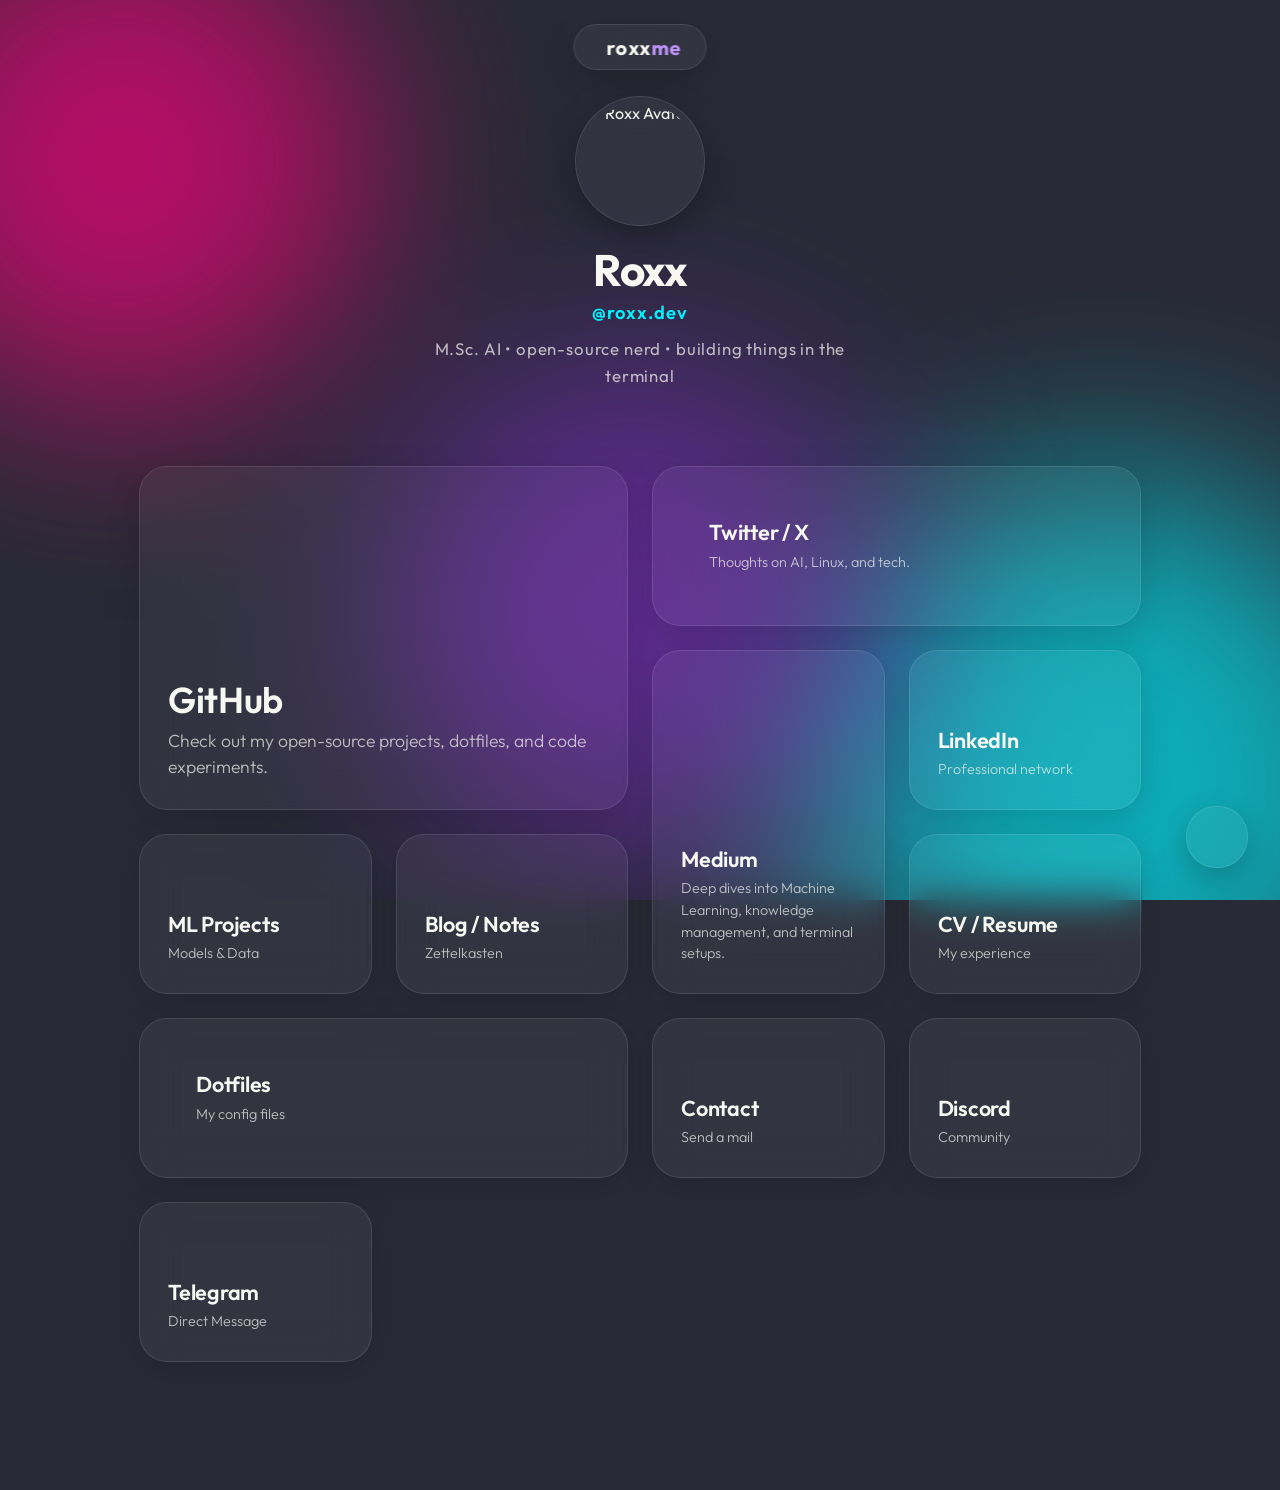
==== index.html @ ba1fca8e "base ready" ====
<!DOCTYPE html>
<html lang="en">
<head>
  <meta charset="UTF-8">
  <meta name="viewport" content="width=device-width, initial-scale=1.0">
  <title>Roxx | Linktree</title>
  <meta name="description" content="Personal links and portfolio for Roxx">
  <link rel="stylesheet" href="animations.css">
  <link id="theme-stylesheet" rel="stylesheet" href="themes/dracula.css">
  <link rel="stylesheet" href="style.css">
  <!-- Tabler Icons -->
  <link rel="stylesheet" href="https://cdn.jsdelivr.net/npm/@tabler/icons-webfont@2.44.0/tabler-icons.min.css">
  <!-- Google Fonts: Outfit -->
  <link href="https://fonts.googleapis.com/css2?family=Outfit:wght@300;400;600;700&display=swap" rel="stylesheet">
</head>
<body>
  <!-- Animated Background Blobs for Glassmorphism Context -->
  <div class="blob-cont">
    <div class="blob blob-1"></div>
    <div class="blob blob-2"></div>
    <div class="blob blob-3"></div>
  </div>

  <!-- Dynamic Island Branding -->
  <div class="dynamic-island">
    <i class="ti ti-terminal-2"></i>
    <span>roxx<span class="accent-text">me</span></span>
  </div>

  <!-- Floating Settings Pill -->
  <div class="floating-settings" id="settings-pill">
    <button id="settings-toggle" class="settings-toggle-btn" aria-label="Toggle Settings">
      <i class="ti ti-settings"></i>
    </button>
    <div class="settings-content">
      <div class="setting-group">
        <label for="theme-select"><i class="ti ti-palette"></i> Theme:</label>
        <select id="theme-select" class="glass-select"></select>
      </div>
      <div class="setting-group">
        <label for="anim-select"><i class="ti ti-wand"></i> Animation:</label>
        <select id="anim-select" class="glass-select"></select>
      </div>
    </div>
  </div>

  <main class="container">

    <header class="profile-header">
      <div class="avatar-glass">
        <!-- Minimal Avatar -->
        <img src="https://api.dicebear.com/7.x/notionists/svg?seed=Roxx&backgroundColor=transparent" alt="Roxx Avatar">
      </div>
      <div class="profile-info">
        <h1>Roxx</h1>
        <p>@roxx.dev</p>
        <p class="bio">M.Sc. AI • open-source nerd • building things in the terminal</p>
      </div>
    </header>

    <div class="bento-grid" id="bento-grid">
      <!-- Cards will be injected dynamically by script.js -->
    </div>
  </main>

  <script src="script.js"></script>
</body>
</html>
---- animations.css ----
/* animations.css - 20+ Hover Animations */
.glass-card {
  transition: all 0.3s cubic-bezier(0.25, 0.8, 0.25, 1), filter 0.3s ease;
}

/* 1. Scale Up */
.anim-scale-up .glass-card:hover { transform: translateY(-5px) scale(1.05); }

/* 2. Scale Down */
.anim-scale-down .glass-card:hover { transform: translateY(-5px) scale(0.95); }

/* 3. Float */
.anim-float .glass-card:hover { transform: translateY(-15px); box-shadow: 0 25px 40px rgba(0,0,0,0.3); }

/* 4. Sink */
.anim-sink .glass-card:hover { transform: translateY(10px); box-shadow: 0 2px 5px rgba(0,0,0,0.1); }

/* 5. Tilt Left */
.anim-tilt-left .glass-card:hover { transform: translateY(-5px) rotate(-3deg); }

/* 6. Tilt Right */
.anim-tilt-right .glass-card:hover { transform: translateY(-5px) rotate(3deg); }

/* 7. Wiggle */
@keyframes wiggle { 
  0% { transform: rotate(0); } 
  25% { transform: rotate(-5deg); } 
  50% { transform: rotate(5deg); } 
  75% { transform: rotate(-5deg); } 
  100% { transform: rotate(0); } 
}
.anim-wiggle .glass-card:hover { animation: wiggle 0.4s ease-in-out; }

/* 8. Pulse */
@keyframes pulse { 
  0% { transform: scale(1); } 
  50% { transform: scale(1.05); } 
  100% { transform: scale(1); } 
}
.anim-pulse .glass-card:hover { animation: pulse 0.6s infinite; }

/* 9. Glow */
.anim-glow .glass-card:hover { 
  box-shadow: 0 0 30px var(--blob-1); 
  border-color: var(--blob-1); 
  transform: translateY(-5px); 
}

/* 10. Shadow Pop */
.anim-shadow-pop .glass-card:hover { 
  box-shadow: 10px 10px 0px var(--blob-2); 
  transform: translate(-5px, -5px); 
  border-color: var(--blob-2);
}

/* 11. Border Glow */
.anim-border-glow .glass-card:hover { 
  border: 2px solid var(--blob-3); 
  box-shadow: inset 0 0 20px rgba(255,255,255,0.2); 
  transform: translateY(-5px); 
}

/* 12. Flip X */
.anim-flip-x .glass-card:hover { transform: rotateX(15deg) scale(1.05); }

/* 13. Flip Y */
.anim-flip-y .glass-card:hover { transform: rotateY(15deg) scale(1.05); }

/* 14. Jelly */
@keyframes jelly { 
  0%, 100% { transform: scale(1, 1); } 
  25% { transform: scale(1.05, 0.95); } 
  50% { transform: scale(0.95, 1.05); } 
  75% { transform: scale(1.02, 0.98); } 
}
.anim-jelly .glass-card:hover { animation: jelly 0.6s ease-in-out; }

/* 15. Shake */
@keyframes shake { 
  0%, 100% { transform: translateX(0); } 
  25% { transform: translateX(-5px); } 
  50% { transform: translateX(5px); } 
  75% { transform: translateX(-5px); } 
}
.anim-shake .glass-card:hover { animation: shake 0.3s ease-in-out; }

/* 16. Bounce */
@keyframes bounce { 
  0%, 100% { transform: translateY(-5px); } 
  50% { transform: translateY(-15px); } 
}
.anim-bounce .glass-card:hover { animation: bounce 0.6s infinite; }

/* 17. Spin Slight */
.anim-spin-slight .glass-card:hover { transform: rotate(10deg) scale(1.02); }

/* 18. Blur Out */
.anim-blur-out .glass-card:hover { 
  filter: blur(4px); 
  transform: scale(0.98); 
  background: var(--glass-hover); 
}

/* 19. Push 3D */
.anim-push-3d .glass-card:hover { 
  transform: perspective(500px) translateZ(40px) translateY(-5px); 
  box-shadow: 0 25px 40px rgba(0,0,0,0.5); 
}

/* 20. Slide Up */
.anim-slide-up .glass-card:hover { transform: translateY(-20px); opacity: 0.9; }

/* 21. Neon Glitch */
@keyframes glitch {
  0% { transform: translate(0) }
  20% { transform: translate(-2px, 2px) }
  40% { transform: translate(-2px, -2px) }
  60% { transform: translate(2px, 2px) }
  80% { transform: translate(2px, -2px) }
  100% { transform: translate(0) }
}
.anim-neon-glitch .glass-card:hover {
  animation: glitch 0.2s infinite;
  box-shadow: 0 0 10px var(--blob-1), -5px 0 20px var(--blob-2), 5px 0 20px var(--blob-3);
}
---- themes/dracula.css ----
:root {
  --bg-color: #282a36;
  --text-primary: #f8f8f2;
  --text-secondary: #f8f8f2b3;
  --glass-bg: rgba(255, 255, 255, 0.05);
  --glass-border: rgba(255, 255, 255, 0.1);
  --glass-hover: rgba(255, 255, 255, 0.12);
  --blob-1: #ff79c6;
  --blob-2: #bd93f9;
  --blob-3: #50fa7b;
}
---- style.css ----
/* Variables are now loaded from themes/*.css */

* {
  box-sizing: border-box;
  margin: 0;
  padding: 0;
}

body {
  font-family: 'Outfit', sans-serif;
  background-color: var(--bg-color);
  color: var(--text-primary);
  min-height: 100vh;
  overflow-x: hidden;
  position: relative;
}

/* Animated Blobs Background */
.blob-cont {
  position: fixed;
  top: 0;
  left: 0;
  width: 100vw;
  height: 100vh;
  z-index: -1;
  overflow: hidden;
  background: transparent;
}

.blob {
  position: absolute;
  filter: blur(100px);
  border-radius: 50%;
  animation: move 20s infinite alternate cubic-bezier(0.4, 0, 0.2, 1);
  opacity: 0.65;
}

.blob-1 {
  top: -10%;
  left: -10%;
  width: 500px;
  height: 500px;
  background: #ff007f;
  animation-delay: 0s;
}

.blob-2 {
  bottom: -20%;
  right: -10%;
  width: 600px;
  height: 600px;
  background: #00f2fe;
  animation-delay: -5s;
}

.blob-3 {
  top: 40%;
  left: 30%;
  width: 500px;
  height: 500px;
  background: #7b2cbf;
  animation-delay: -10s;
}

@keyframes move {
  0% {
    transform: translate(0, 0) scale(1);
  }

  33% {
    transform: translate(15vw, -10vh) scale(1.1);
  }

  66% {
    transform: translate(-10vw, 20vh) scale(0.9);
  }

  100% {
    transform: translate(5vw, 5vh) scale(1.2);
  }
}

.container {
  max-width: 1050px;
  margin: 0 auto;
  padding: 6rem 1.5rem 8rem;
}

/* Dynamic Island */
.dynamic-island {
  position: fixed;
  top: 1.5rem;
  left: 50%;
  transform: translateX(-50%);
  display: flex;
  align-items: center;
  gap: 0.5rem;
  font-size: 1.25rem;
  font-weight: 700;
  letter-spacing: 0.05em;
  color: var(--text-primary);
  background: var(--glass-bg);
  backdrop-filter: blur(20px);
  -webkit-backdrop-filter: blur(20px);
  border: 1px solid var(--glass-border);
  padding: 0.6rem 1.5rem;
  border-radius: 30px;
  box-shadow: 0 10px 30px rgba(0, 0, 0, 0.2);
  z-index: 100;
}

.dynamic-island i {
  font-size: 1.5rem;
  color: var(--blob-1);
}

.dynamic-island .accent-text {
  color: var(--blob-2);
}

/* Floating Settings Pill */
.floating-settings {
  position: fixed;
  bottom: 2rem;
  right: 2rem;
  display: flex;
  align-items: center;
  background: var(--glass-bg);
  backdrop-filter: blur(20px);
  -webkit-backdrop-filter: blur(20px);
  border: 1px solid var(--glass-border);
  padding: 0.5rem;
  border-radius: 30px;
  box-shadow: 0 10px 30px rgba(0, 0, 0, 0.2);
  z-index: 100;
  transition: all 0.4s cubic-bezier(0.25, 0.8, 0.25, 1);
}

.settings-toggle-btn {
  background: transparent;
  border: none;
  color: var(--text-primary);
  font-size: 1.5rem;
  cursor: pointer;
  display: flex;
  align-items: center;
  justify-content: center;
  width: 44px;
  height: 44px;
  border-radius: 50%;
  transition: transform 0.4s cubic-bezier(0.25, 0.8, 0.25, 1), background 0.2s ease;
}

.settings-toggle-btn:hover {
  background: rgba(255, 255, 255, 0.1);
}

.settings-content {
  display: flex;
  flex-direction: column;
  gap: 1rem;
  overflow: hidden;
  max-width: 0;
  opacity: 0;
  white-space: nowrap;
  transition: all 0.4s cubic-bezier(0.25, 0.8, 0.25, 1);
}

.floating-settings.expanded .settings-content {
  max-width: 1000px;
  opacity: 1;
  padding: 0 1.25rem 0 0.75rem;
}

.floating-settings.expanded .settings-toggle-btn {
  transform: rotate(90deg);
}

@media (min-width: 600px) {
  .settings-content {
    flex-direction: row;
    gap: 1.5rem;
  }
}

.setting-group {
  display: flex;
  align-items: center;
  gap: 0.5rem;
}

.setting-group label {
  font-size: 0.9rem;
  font-weight: 600;
  display: flex;
  align-items: center;
  gap: 0.4rem;
}

.glass-select {
  appearance: none;
  -webkit-appearance: none;
  -moz-appearance: none;
  background: rgba(0, 0, 0, 0.2) url("data:image/svg+xml;utf8,<svg xmlns='http://www.w3.org/2000/svg' width='16' height='16' viewBox='0 0 24 24' fill='none' stroke='%23ffffff' stroke-width='2.5' stroke-linecap='round' stroke-linejoin='round'><polyline points='6 9 12 15 18 9'></polyline></svg>") no-repeat right 0.75rem center;
  background-size: 1rem;
  color: var(--text-primary);
  border: 1px solid var(--glass-border);
  padding: 0.4rem 2.25rem 0.4rem 0.75rem;
  border-radius: 8px;
  font-family: 'Outfit', sans-serif;
  font-size: 0.9rem;
  outline: none;
  cursor: pointer;
  backdrop-filter: blur(5px);
  -webkit-backdrop-filter: blur(5px);
  transition: all 0.2s ease;
}

.glass-select:hover {
  background-color: rgba(255, 255, 255, 0.08);
  border-color: rgba(255, 255, 255, 0.25);
}

.glass-select:focus {
  border-color: rgba(255, 255, 255, 0.4);
}

.glass-select option {
  background: #111;
  color: #fff;
}

/* Header */
.profile-header {
  display: flex;
  flex-direction: column;
  align-items: center;
  text-align: center;
  margin-bottom: 4rem;
  gap: 1rem;
}

.avatar-glass {
  width: 130px;
  height: 130px;
  border-radius: 50%;
  padding: 6px;
  background: var(--glass-bg);
  backdrop-filter: blur(25px);
  -webkit-backdrop-filter: blur(25px);
  border: 1px solid var(--glass-border);
  display: flex;
  align-items: center;
  justify-content: center;
  box-shadow: 0 8px 32px 0 rgba(0, 0, 0, 0.3);
  transition: transform 0.3s ease;
}

.avatar-glass:hover {
  transform: scale(1.05) rotate(5deg);
}

.avatar-glass img {
  width: 100%;
  height: 100%;
  border-radius: 50%;
  object-fit: cover;
}

.profile-info h1 {
  font-size: 2.75rem;
  font-weight: 700;
  letter-spacing: -0.03em;
  margin-bottom: 0.25rem;
}

.profile-info p {
  color: #00f2fe;
  font-weight: 600;
  font-size: 1.15rem;
  margin-bottom: 0.75rem;
  letter-spacing: 0.05em;
}

.profile-info .bio {
  color: var(--text-secondary);
  font-weight: 400;
  font-size: 1.05rem;
  max-width: 450px;
  line-height: 1.6;
}

/* Bento Grid */
.bento-grid {
  display: grid;
  grid-template-columns: repeat(4, 1fr);
  grid-auto-rows: 160px;
  gap: 1.5rem;
  grid-auto-flow: dense;
}

/* Glassmorphism Card */
.glass-card {
  text-decoration: none;
  color: var(--text-primary);
  background: var(--glass-bg);
  backdrop-filter: blur(20px);
  -webkit-backdrop-filter: blur(20px);
  border: 1px solid var(--glass-border);
  border-radius: 28px;
  padding: 1.75rem;
  display: flex;
  flex-direction: column;
  justify-content: space-between;
  transition: all 0.4s cubic-bezier(0.25, 0.8, 0.25, 1);
  position: relative;
  overflow: hidden;
  box-shadow: 0 8px 32px rgba(0, 0, 0, 0.15);
}

.glass-card::before {
  content: '';
  position: absolute;
  top: 0;
  left: 0;
  right: 0;
  bottom: 0;
  background: linear-gradient(135deg, rgba(255, 255, 255, 0.15) 0%, rgba(255, 255, 255, 0) 100%);
  opacity: 0;
  transition: opacity 0.4s ease;
  z-index: 1;
}

.glass-card:hover {
  background: var(--glass-hover);
}

.glass-card:hover::before {
  opacity: 1;
}

.glass-card>* {
  position: relative;
  z-index: 2;
}

/* Card Sizes */
.size-1x1 {
  grid-column: span 1;
  grid-row: span 1;
}

.size-2x1 {
  grid-column: span 2;
  grid-row: span 1;
}

.size-1x2 {
  grid-column: span 1;
  grid-row: span 2;
}

.size-2x2 {
  grid-column: span 2;
  grid-row: span 2;
}

/* Card Content Layouts */
.card-icon {
  font-size: 2.5rem;
  margin-bottom: 1rem;
  display: inline-block;
  background: -webkit-linear-gradient(45deg, #00f2fe, #4facfe);
  -webkit-background-clip: text;
  -webkit-text-fill-color: transparent;
  transition: transform 0.3s ease;
}

.glass-card:hover .card-icon {
  transform: scale(1.1);
}

.card-title {
  font-size: 1.35rem;
  font-weight: 600;
  margin-bottom: 0.35rem;
  letter-spacing: -0.01em;
}

.card-subtitle {
  font-size: 0.9rem;
  color: var(--text-secondary);
  line-height: 1.5;
  font-weight: 300;
}

.size-2x2 .card-icon {
  font-size: 4.5rem;
}

.size-2x2 .card-title {
  font-size: 2.25rem;
}

.size-2x2 .card-subtitle {
  font-size: 1.1rem;
}

.size-2x1 .glass-card-inner {
  display: flex;
  align-items: center;
  gap: 1.75rem;
  height: 100%;
}

.size-2x1 .card-icon {
  margin-bottom: 0;
  font-size: 3.5rem;
}

/* Media Queries for Responsiveness */
@media (max-width: 900px) {
  .bento-grid {
    grid-template-columns: repeat(2, 1fr);
  }

  .size-2x2 {
    grid-column: span 2;
    grid-row: span 2;
  }

  .size-2x1 {
    grid-column: span 2;
    grid-row: span 1;
  }

  .size-1x2 {
    grid-column: span 1;
    grid-row: span 2;
  }

  .size-1x1 {
    grid-column: span 1;
    grid-row: span 1;
  }
}

@media (max-width: 600px) {
  .bento-grid {
    grid-template-columns: 1fr;
    grid-auto-rows: auto;
  }

  /* On very small screens, make everything stack cleanly */
  .size-1x1,
  .size-2x1,
  .size-1x2,
  .size-2x2 {
    grid-column: span 1;
    grid-row: span 1;
    min-height: 160px;
  }

  .size-2x1 .glass-card-inner {
    flex-direction: column;
    align-items: flex-start;
    gap: 0.75rem;
  }

  .size-2x1 .card-icon {
    font-size: 2.5rem;
    margin-bottom: 0.5rem;
  }

  .size-2x2 .card-icon {
    font-size: 3.5rem;
  }

  .size-2x2 .card-title {
    font-size: 1.75rem;
  }
}
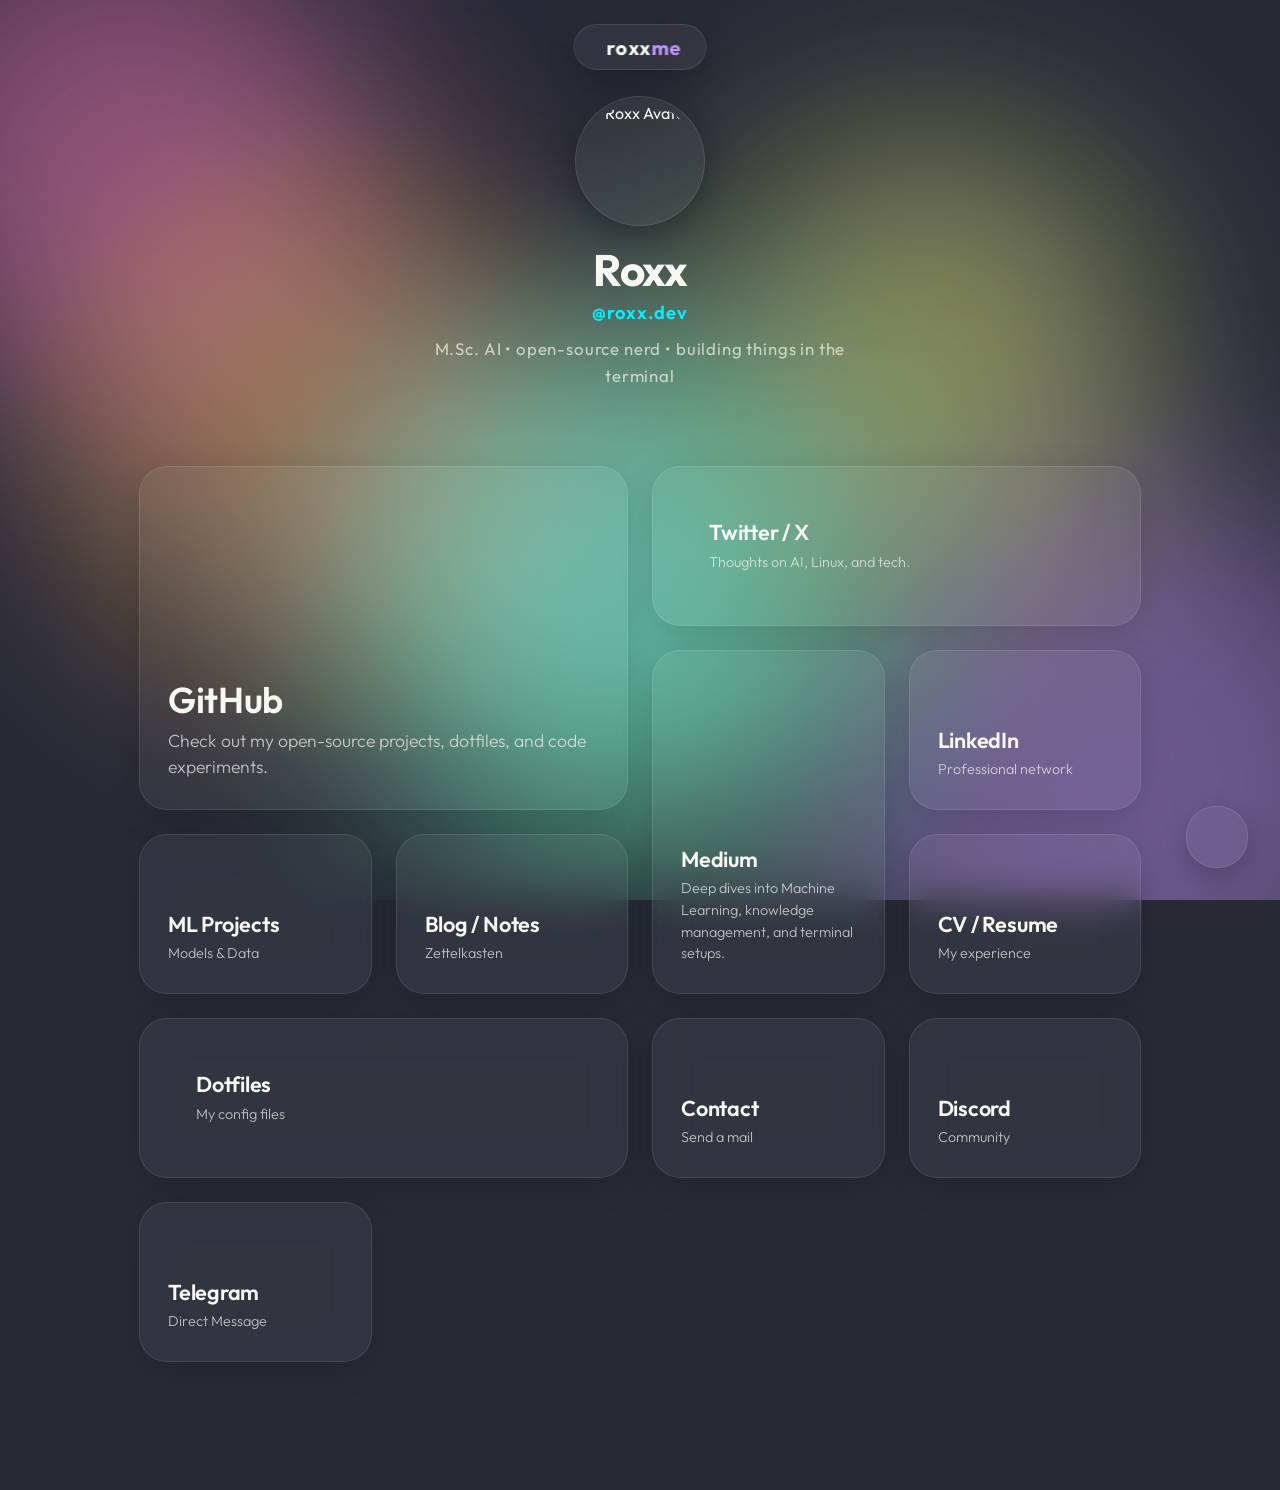
==== commit a1488982: "chore:increase blob amount and fixed padding of setting pill" ====
--- a/index.html
+++ b/index.html
@@ -19,6 +19,9 @@
     <div class="blob blob-1"></div>
     <div class="blob blob-2"></div>
     <div class="blob blob-3"></div>
+    <div class="blob blob-4"></div>
+    <div class="blob blob-5"></div>
+    <div class="blob blob-6"></div>
   </div>
 
   <!-- Dynamic Island Branding -->
--- a/themes/dracula.css
+++ b/themes/dracula.css
@@ -8,4 +8,7 @@
   --blob-1: #ff79c6;
   --blob-2: #bd93f9;
   --blob-3: #50fa7b;
+  --blob-4: #f1fa8c;
+  --blob-5: #ffb86c;
+  --blob-6: #8be9fd;
 }
--- a/style.css
+++ b/style.css
@@ -32,7 +32,7 @@
   filter: blur(100px);
   border-radius: 50%;
   animation: move 20s infinite alternate cubic-bezier(0.4, 0, 0.2, 1);
-  opacity: 0.65;
+  opacity: 0.45;
 }
 
 .blob-1 {
@@ -40,7 +40,7 @@
   left: -10%;
   width: 500px;
   height: 500px;
-  background: #ff007f;
+  background: var(--blob-1);
   animation-delay: 0s;
 }
 
@@ -49,7 +49,7 @@
   right: -10%;
   width: 600px;
   height: 600px;
-  background: #00f2fe;
+  background: var(--blob-2);
   animation-delay: -5s;
 }
 
@@ -58,8 +58,35 @@
   left: 30%;
   width: 500px;
   height: 500px;
-  background: #7b2cbf;
+  background: var(--blob-3);
   animation-delay: -10s;
+}
+
+.blob-4 {
+  top: 15%;
+  right: 10%;
+  width: 450px;
+  height: 450px;
+  background: var(--blob-4);
+  animation-delay: -3s;
+}
+
+.blob-5 {
+  bottom: 25%;
+  left: 5%;
+  width: 500px;
+  height: 500px;
+  background: var(--blob-5);
+  animation-delay: -7s;
+}
+
+.blob-6 {
+  bottom: 10%;
+  right: 35%;
+  width: 480px;
+  height: 480px;
+  background: var(--blob-6);
+  animation-delay: -13s;
 }
 
 @keyframes move {
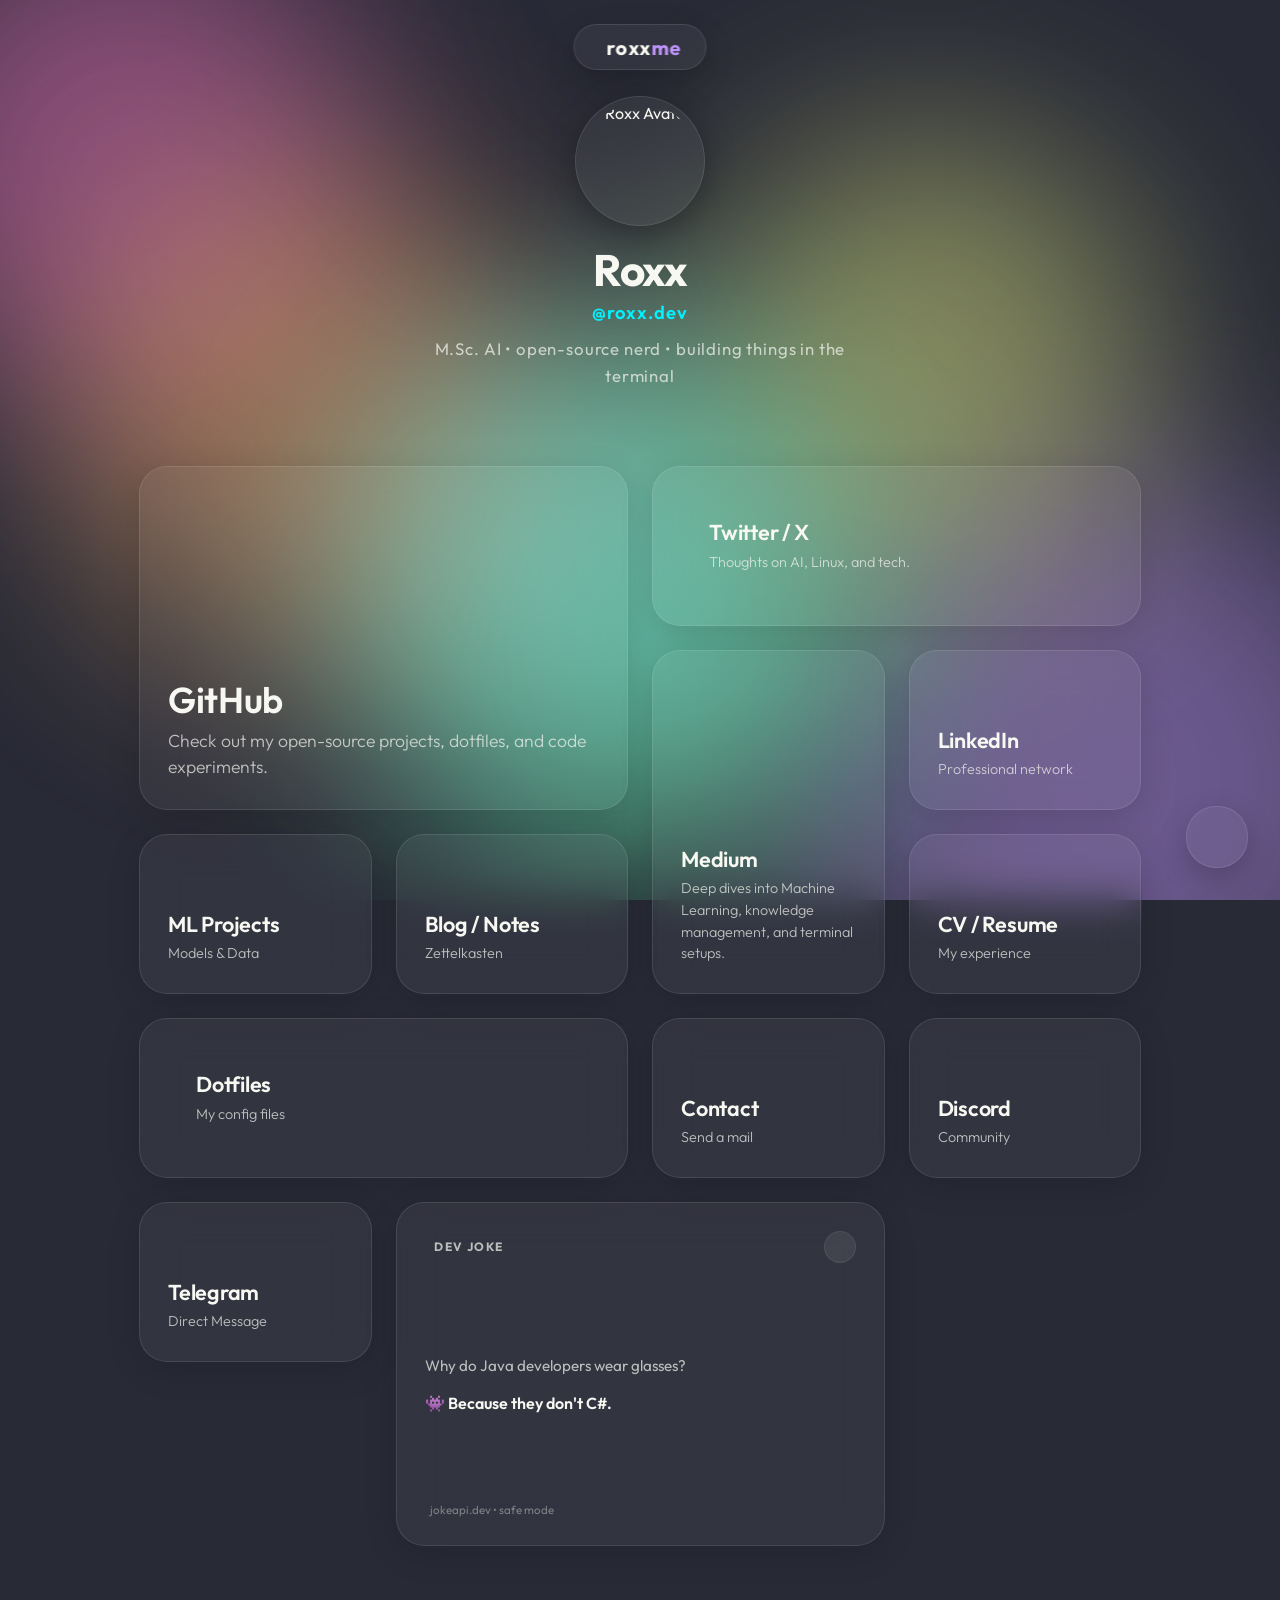
==== commit db238829: "added:dev jokes" ====
--- a/index.html
+++ b/index.html
@@ -5,9 +5,9 @@
   <meta name="viewport" content="width=device-width, initial-scale=1.0">
   <title>Roxx | Linktree</title>
   <meta name="description" content="Personal links and portfolio for Roxx">
-  <link rel="stylesheet" href="animations.css">
+  <link rel="stylesheet" href="animations.css?v=3">
   <link id="theme-stylesheet" rel="stylesheet" href="themes/dracula.css">
-  <link rel="stylesheet" href="style.css">
+  <link rel="stylesheet" href="style.css?v=3">
   <!-- Tabler Icons -->
   <link rel="stylesheet" href="https://cdn.jsdelivr.net/npm/@tabler/icons-webfont@2.44.0/tabler-icons.min.css">
   <!-- Google Fonts: Outfit -->
@@ -37,12 +37,28 @@
     </button>
     <div class="settings-content">
       <div class="setting-group">
-        <label for="theme-select"><i class="ti ti-palette"></i> Theme:</label>
-        <select id="theme-select" class="glass-select"></select>
+        <label><i class="ti ti-palette"></i> Theme:</label>
+        <div class="custom-select" id="theme-select-custom">
+          <button class="custom-select-trigger" id="theme-trigger" aria-haspopup="listbox" aria-expanded="false">
+            <span class="selected-value">Dracula</span>
+            <i class="ti ti-chevron-down dropdown-arrow"></i>
+          </button>
+          <div class="custom-options-container" id="theme-options" role="listbox">
+            <!-- Injected dynamically -->
+          </div>
+        </div>
       </div>
       <div class="setting-group">
-        <label for="anim-select"><i class="ti ti-wand"></i> Animation:</label>
-        <select id="anim-select" class="glass-select"></select>
+        <label><i class="ti ti-wand"></i> Animation:</label>
+        <div class="custom-select" id="anim-select-custom">
+          <button class="custom-select-trigger" id="anim-trigger" aria-haspopup="listbox" aria-expanded="false">
+            <span class="selected-value">Float</span>
+            <i class="ti ti-chevron-down dropdown-arrow"></i>
+          </button>
+          <div class="custom-options-container" id="anim-options" role="listbox">
+            <!-- Injected dynamically -->
+          </div>
+        </div>
       </div>
     </div>
   </div>
@@ -66,6 +82,6 @@
     </div>
   </main>
 
-  <script src="script.js"></script>
+  <script src="script.js?v=3"></script>
 </body>
 </html>
--- a/style.css
+++ b/style.css
@@ -197,6 +197,7 @@
   max-width: 1000px;
   opacity: 1;
   padding: 0 1.25rem 0 0.75rem;
+  overflow: visible;
 }
 
 .floating-settings.expanded .settings-toggle-btn {
@@ -255,6 +256,117 @@
 .glass-select option {
   background: #111;
   color: #fff;
+}
+
+/* Custom Dropdown Selects */
+.custom-select {
+  position: relative;
+  width: 160px;
+}
+
+.custom-select-trigger {
+  width: 100%;
+  display: flex;
+  align-items: center;
+  justify-content: space-between;
+  background: rgba(0, 0, 0, 0.2);
+  color: var(--text-primary);
+  border: 1px solid var(--glass-border);
+  padding: 0.4rem 0.75rem;
+  border-radius: 8px;
+  font-family: 'Outfit', sans-serif;
+  font-size: 0.9rem;
+  outline: none;
+  cursor: pointer;
+  backdrop-filter: blur(5px);
+  -webkit-backdrop-filter: blur(5px);
+  transition: all 0.2s ease;
+}
+
+.custom-select-trigger:hover,
+.custom-select.active .custom-select-trigger {
+  background-color: rgba(255, 255, 255, 0.08);
+  border-color: rgba(255, 255, 255, 0.25);
+}
+
+.custom-select-trigger:focus-visible {
+  border-color: rgba(255, 255, 255, 0.4);
+}
+
+.dropdown-arrow {
+  font-size: 0.8rem;
+  transition: transform 0.2s ease;
+  pointer-events: none;
+}
+
+.custom-select.active .dropdown-arrow {
+  transform: rotate(180deg);
+}
+
+.custom-options-container {
+  position: absolute;
+  bottom: calc(100% + 0.5rem);
+  left: 0;
+  right: 0;
+  background: var(--glass-bg);
+  backdrop-filter: blur(25px);
+  -webkit-backdrop-filter: blur(25px);
+  border: 1px solid var(--glass-border);
+  border-radius: 12px;
+  box-shadow: 0 10px 30px rgba(0, 0, 0, 0.3);
+  display: flex;
+  flex-direction: column;
+  max-height: 220px;
+  overflow-y: auto;
+  z-index: 110;
+  padding: 0.35rem;
+  opacity: 0;
+  visibility: hidden;
+  pointer-events: none;
+  transform: translateY(10px);
+  transition: opacity 0.2s ease, transform 0.2s ease, visibility 0.2s ease;
+}
+
+.custom-select.active .custom-options-container {
+  opacity: 1;
+  visibility: visible;
+  pointer-events: auto;
+  transform: translateY(0);
+}
+
+.custom-option {
+  padding: 0.5rem 0.75rem;
+  font-size: 0.9rem;
+  color: var(--text-primary);
+  cursor: pointer;
+  border-radius: 8px;
+  transition: all 0.2s ease;
+  display: flex;
+  align-items: center;
+  justify-content: space-between;
+}
+
+.custom-option:hover {
+  background: var(--glass-hover);
+}
+
+.custom-option.selected {
+  background: var(--glass-border);
+  font-weight: 600;
+}
+
+/* Custom Scrollbar for Options Container */
+.custom-options-container::-webkit-scrollbar {
+  width: 4px;
+}
+
+.custom-options-container::-webkit-scrollbar-track {
+  background: transparent;
+}
+
+.custom-options-container::-webkit-scrollbar-thumb {
+  background: var(--glass-border);
+  border-radius: 2px;
 }
 
 /* Header */
@@ -506,4 +618,179 @@
   .size-2x2 .card-title {
     font-size: 1.75rem;
   }
-}+}
+
+/* ── Dev Joke Card ─────────────────────────────────────── */
+.joke-card {
+  background: var(--glass-bg);
+  backdrop-filter: blur(20px);
+  -webkit-backdrop-filter: blur(20px);
+  border: 1px solid var(--glass-border);
+  border-radius: 28px;
+  padding: 1.75rem;
+  display: flex;
+  flex-direction: column;
+  justify-content: space-between;
+  position: relative;
+  overflow: hidden;
+  box-shadow: 0 8px 32px rgba(0, 0, 0, 0.15);
+  transition: all 0.4s cubic-bezier(0.25, 0.8, 0.25, 1);
+}
+
+.joke-card::before {
+  content: '';
+  position: absolute;
+  top: 0; left: 0; right: 0; bottom: 0;
+  background: linear-gradient(135deg, rgba(255,255,255,0.15) 0%, rgba(255,255,255,0) 100%);
+  opacity: 0;
+  transition: opacity 0.4s ease;
+  z-index: 1;
+}
+
+.joke-card:hover::before { opacity: 1; }
+.joke-card > * { position: relative; z-index: 2; }
+
+.joke-header-row {
+  display: flex;
+  align-items: center;
+  justify-content: space-between;
+  margin-bottom: 1rem;
+}
+
+.joke-header-left {
+  display: flex;
+  align-items: center;
+  gap: 0.6rem;
+}
+
+.joke-icon {
+  font-size: 1.6rem;
+  background: -webkit-linear-gradient(45deg, var(--blob-1), var(--blob-2));
+  -webkit-background-clip: text;
+  -webkit-text-fill-color: transparent;
+}
+
+.joke-label {
+  font-size: 0.75rem;
+  font-weight: 700;
+  letter-spacing: 0.12em;
+  text-transform: uppercase;
+  color: var(--text-secondary);
+}
+
+.refresh-joke-btn {
+  background: var(--glass-border);
+  border: 1px solid var(--glass-border);
+  color: var(--text-primary);
+  cursor: pointer;
+  font-size: 1rem;
+  width: 32px;
+  height: 32px;
+  border-radius: 50%;
+  display: flex;
+  align-items: center;
+  justify-content: center;
+  transition: transform 0.5s cubic-bezier(0.25, 0.8, 0.25, 1),
+              background 0.2s ease,
+              opacity 0.2s ease;
+  opacity: 0.7;
+  flex-shrink: 0;
+}
+
+.refresh-joke-btn:hover {
+  transform: rotate(180deg);
+  background: var(--glass-hover);
+  opacity: 1;
+}
+
+.refresh-joke-btn.spinning {
+  animation: spin-once 0.6s cubic-bezier(0.25, 0.8, 0.25, 1);
+  opacity: 0.5;
+  pointer-events: none;
+}
+
+@keyframes spin-once {
+  from { transform: rotate(0deg); }
+  to   { transform: rotate(360deg); }
+}
+
+.joke-body {
+  flex: 1;
+  display: flex;
+  flex-direction: column;
+  justify-content: center;
+  gap: 0.5rem;
+}
+
+.joke-setup {
+  font-size: 0.95rem;
+  font-weight: 400;
+  color: var(--text-secondary);
+  line-height: 1.55;
+}
+
+.joke-punchline {
+  font-size: 1rem;
+  font-weight: 600;
+  color: var(--text-primary);
+  line-height: 1.5;
+  margin-top: 0.35rem;
+}
+
+.joke-single {
+  font-size: 0.95rem;
+  font-weight: 400;
+  color: var(--text-primary);
+  line-height: 1.6;
+  font-style: italic;
+}
+
+/* Loading skeleton shimmer */
+.joke-skeleton {
+  display: flex;
+  flex-direction: column;
+  gap: 0.5rem;
+  flex: 1;
+  justify-content: center;
+}
+
+.skeleton-line {
+  height: 12px;
+  border-radius: 6px;
+  background: linear-gradient(90deg,
+    var(--glass-border) 25%,
+    var(--glass-hover) 50%,
+    var(--glass-border) 75%
+  );
+  background-size: 200% 100%;
+  animation: shimmer 1.4s ease infinite;
+}
+
+.skeleton-line.short { width: 55%; }
+.skeleton-line.medium { width: 80%; }
+.skeleton-line.long { width: 95%; }
+
+@keyframes shimmer {
+  0%   { background-position: 200% 0; }
+  100% { background-position: -200% 0; }
+}
+
+.joke-error {
+  font-size: 0.88rem;
+  color: var(--text-secondary);
+  text-align: center;
+  padding: 0.5rem 0;
+  opacity: 0.7;
+}
+
+.joke-footer {
+  margin-top: 0.75rem;
+  display: flex;
+  align-items: center;
+  gap: 0.35rem;
+  font-size: 0.72rem;
+  color: var(--text-secondary);
+  opacity: 0.55;
+}
+
+.joke-footer i { font-size: 0.75rem; }
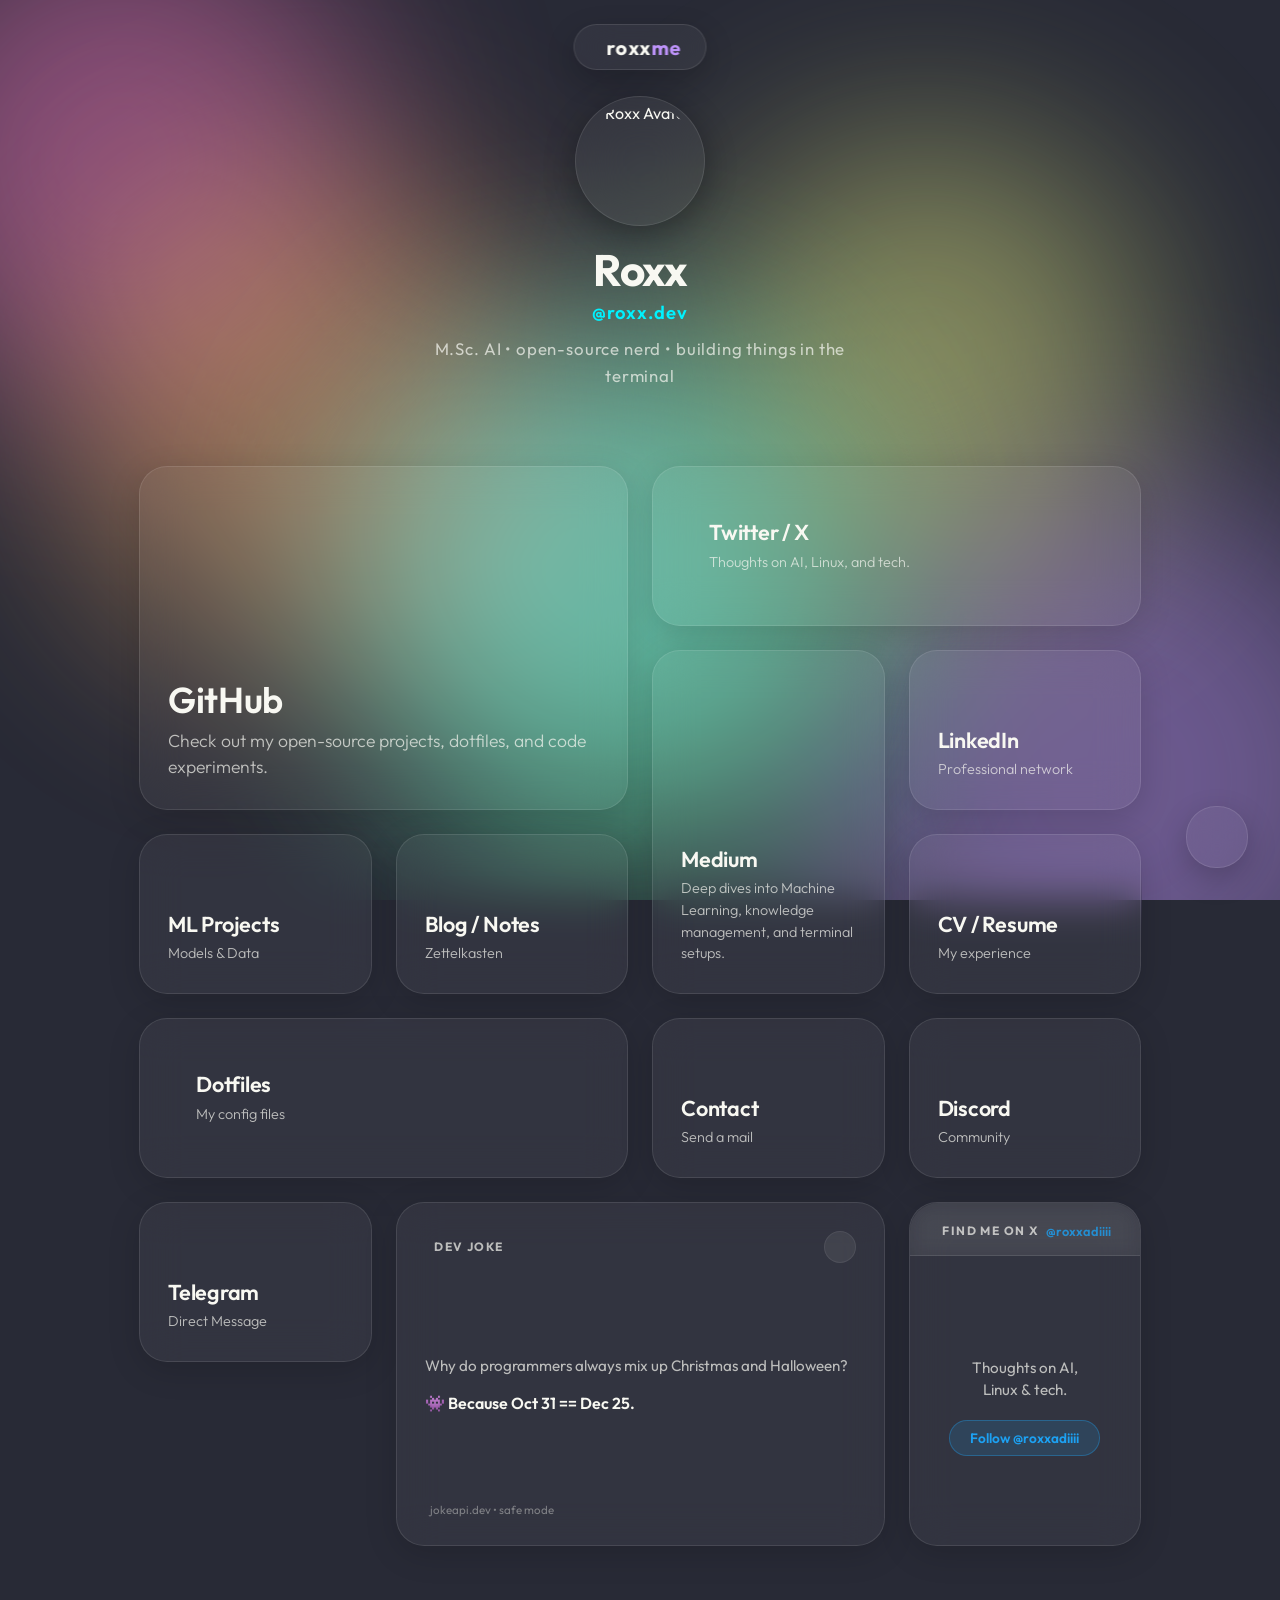
==== commit adeb4c26: "fixes some minor issues" ====
--- a/index.html
+++ b/index.html
@@ -5,9 +5,9 @@
   <meta name="viewport" content="width=device-width, initial-scale=1.0">
   <title>Roxx | Linktree</title>
   <meta name="description" content="Personal links and portfolio for Roxx">
-  <link rel="stylesheet" href="animations.css?v=3">
+  <link rel="stylesheet" href="animations.css?v=7">
   <link id="theme-stylesheet" rel="stylesheet" href="themes/dracula.css">
-  <link rel="stylesheet" href="style.css?v=3">
+  <link rel="stylesheet" href="style.css?v=7">
   <!-- Tabler Icons -->
   <link rel="stylesheet" href="https://cdn.jsdelivr.net/npm/@tabler/icons-webfont@2.44.0/tabler-icons.min.css">
   <!-- Google Fonts: Outfit -->
@@ -82,6 +82,6 @@
     </div>
   </main>
 
-  <script src="script.js?v=3"></script>
+  <script src="script.js?v=6"></script>
 </body>
 </html>
--- a/animations.css
+++ b/animations.css
@@ -1,25 +1,39 @@
 /* animations.css - 20+ Hover Animations */
-.glass-card {
+.glass-card,
+.twitter-card,
+.joke-card {
   transition: all 0.3s cubic-bezier(0.25, 0.8, 0.25, 1), filter 0.3s ease;
 }
 
 /* 1. Scale Up */
-.anim-scale-up .glass-card:hover { transform: translateY(-5px) scale(1.05); }
+.anim-scale-up .glass-card:hover,
+.anim-scale-up .twitter-card:hover,
+.anim-scale-up .joke-card:hover { transform: translateY(-5px) scale(1.05); }
 
 /* 2. Scale Down */
-.anim-scale-down .glass-card:hover { transform: translateY(-5px) scale(0.95); }
+.anim-scale-down .glass-card:hover,
+.anim-scale-down .twitter-card:hover,
+.anim-scale-down .joke-card:hover { transform: translateY(-5px) scale(0.95); }
 
 /* 3. Float */
-.anim-float .glass-card:hover { transform: translateY(-15px); box-shadow: 0 25px 40px rgba(0,0,0,0.3); }
+.anim-float .glass-card:hover,
+.anim-float .twitter-card:hover,
+.anim-float .joke-card:hover { transform: translateY(-15px); box-shadow: 0 25px 40px rgba(0,0,0,0.3); }
 
 /* 4. Sink */
-.anim-sink .glass-card:hover { transform: translateY(10px); box-shadow: 0 2px 5px rgba(0,0,0,0.1); }
+.anim-sink .glass-card:hover,
+.anim-sink .twitter-card:hover,
+.anim-sink .joke-card:hover { transform: translateY(10px); box-shadow: 0 2px 5px rgba(0,0,0,0.1); }
 
 /* 5. Tilt Left */
-.anim-tilt-left .glass-card:hover { transform: translateY(-5px) rotate(-3deg); }
+.anim-tilt-left .glass-card:hover,
+.anim-tilt-left .twitter-card:hover,
+.anim-tilt-left .joke-card:hover { transform: translateY(-5px) rotate(-3deg); }
 
 /* 6. Tilt Right */
-.anim-tilt-right .glass-card:hover { transform: translateY(-5px) rotate(3deg); }
+.anim-tilt-right .glass-card:hover,
+.anim-tilt-right .twitter-card:hover,
+.anim-tilt-right .joke-card:hover { transform: translateY(-5px) rotate(3deg); }
 
 /* 7. Wiggle */
 @keyframes wiggle { 
@@ -29,7 +43,9 @@
   75% { transform: rotate(-5deg); } 
   100% { transform: rotate(0); } 
 }
-.anim-wiggle .glass-card:hover { animation: wiggle 0.4s ease-in-out; }
+.anim-wiggle .glass-card:hover,
+.anim-wiggle .twitter-card:hover,
+.anim-wiggle .joke-card:hover { animation: wiggle 0.4s ease-in-out; }
 
 /* 8. Pulse */
 @keyframes pulse { 
@@ -37,34 +53,46 @@
   50% { transform: scale(1.05); } 
   100% { transform: scale(1); } 
 }
-.anim-pulse .glass-card:hover { animation: pulse 0.6s infinite; }
+.anim-pulse .glass-card:hover,
+.anim-pulse .twitter-card:hover,
+.anim-pulse .joke-card:hover { animation: pulse 0.6s infinite; }
 
 /* 9. Glow */
-.anim-glow .glass-card:hover { 
+.anim-glow .glass-card:hover,
+.anim-glow .twitter-card:hover,
+.anim-glow .joke-card:hover { 
   box-shadow: 0 0 30px var(--blob-1); 
   border-color: var(--blob-1); 
   transform: translateY(-5px); 
 }
 
 /* 10. Shadow Pop */
-.anim-shadow-pop .glass-card:hover { 
+.anim-shadow-pop .glass-card:hover,
+.anim-shadow-pop .twitter-card:hover,
+.anim-shadow-pop .joke-card:hover { 
   box-shadow: 10px 10px 0px var(--blob-2); 
   transform: translate(-5px, -5px); 
   border-color: var(--blob-2);
 }
 
 /* 11. Border Glow */
-.anim-border-glow .glass-card:hover { 
+.anim-border-glow .glass-card:hover,
+.anim-border-glow .twitter-card:hover,
+.anim-border-glow .joke-card:hover { 
   border: 2px solid var(--blob-3); 
   box-shadow: inset 0 0 20px rgba(255,255,255,0.2); 
   transform: translateY(-5px); 
 }
 
 /* 12. Flip X */
-.anim-flip-x .glass-card:hover { transform: rotateX(15deg) scale(1.05); }
+.anim-flip-x .glass-card:hover,
+.anim-flip-x .twitter-card:hover,
+.anim-flip-x .joke-card:hover { transform: rotateX(15deg) scale(1.05); }
 
 /* 13. Flip Y */
-.anim-flip-y .glass-card:hover { transform: rotateY(15deg) scale(1.05); }
+.anim-flip-y .glass-card:hover,
+.anim-flip-y .twitter-card:hover,
+.anim-flip-y .joke-card:hover { transform: rotateY(15deg) scale(1.05); }
 
 /* 14. Jelly */
 @keyframes jelly { 
@@ -73,7 +101,9 @@
   50% { transform: scale(0.95, 1.05); } 
   75% { transform: scale(1.02, 0.98); } 
 }
-.anim-jelly .glass-card:hover { animation: jelly 0.6s ease-in-out; }
+.anim-jelly .glass-card:hover,
+.anim-jelly .twitter-card:hover,
+.anim-jelly .joke-card:hover { animation: jelly 0.6s ease-in-out; }
 
 /* 15. Shake */
 @keyframes shake { 
@@ -82,33 +112,45 @@
   50% { transform: translateX(5px); } 
   75% { transform: translateX(-5px); } 
 }
-.anim-shake .glass-card:hover { animation: shake 0.3s ease-in-out; }
+.anim-shake .glass-card:hover,
+.anim-shake .twitter-card:hover,
+.anim-shake .joke-card:hover { animation: shake 0.3s ease-in-out; }
 
 /* 16. Bounce */
 @keyframes bounce { 
   0%, 100% { transform: translateY(-5px); } 
   50% { transform: translateY(-15px); } 
 }
-.anim-bounce .glass-card:hover { animation: bounce 0.6s infinite; }
+.anim-bounce .glass-card:hover,
+.anim-bounce .twitter-card:hover,
+.anim-bounce .joke-card:hover { animation: bounce 0.6s infinite; }
 
 /* 17. Spin Slight */
-.anim-spin-slight .glass-card:hover { transform: rotate(10deg) scale(1.02); }
+.anim-spin-slight .glass-card:hover,
+.anim-spin-slight .twitter-card:hover,
+.anim-spin-slight .joke-card:hover { transform: rotate(10deg) scale(1.02); }
 
 /* 18. Blur Out */
-.anim-blur-out .glass-card:hover { 
+.anim-blur-out .glass-card:hover,
+.anim-blur-out .twitter-card:hover,
+.anim-blur-out .joke-card:hover { 
   filter: blur(4px); 
   transform: scale(0.98); 
   background: var(--glass-hover); 
 }
 
 /* 19. Push 3D */
-.anim-push-3d .glass-card:hover { 
+.anim-push-3d .glass-card:hover,
+.anim-push-3d .twitter-card:hover,
+.anim-push-3d .joke-card:hover { 
   transform: perspective(500px) translateZ(40px) translateY(-5px); 
   box-shadow: 0 25px 40px rgba(0,0,0,0.5); 
 }
 
 /* 20. Slide Up */
-.anim-slide-up .glass-card:hover { transform: translateY(-20px); opacity: 0.9; }
+.anim-slide-up .glass-card:hover,
+.anim-slide-up .twitter-card:hover,
+.anim-slide-up .joke-card:hover { transform: translateY(-20px); opacity: 0.9; }
 
 /* 21. Neon Glitch */
 @keyframes glitch {
@@ -119,7 +161,9 @@
   80% { transform: translate(2px, -2px) }
   100% { transform: translate(0) }
 }
-.anim-neon-glitch .glass-card:hover {
+.anim-neon-glitch .glass-card:hover,
+.anim-neon-glitch .twitter-card:hover,
+.anim-neon-glitch .joke-card:hover {
   animation: glitch 0.2s infinite;
   box-shadow: 0 0 10px var(--blob-1), -5px 0 20px var(--blob-2), 5px 0 20px var(--blob-3);
 }
--- a/style.css
+++ b/style.css
@@ -620,6 +620,121 @@
   }
 }
 
+/* ── Twitter Card ──────────────────────────────────────── */
+.twitter-card {
+  background: var(--glass-bg);
+  backdrop-filter: blur(20px);
+  -webkit-backdrop-filter: blur(20px);
+  border: 1px solid var(--glass-border);
+  border-radius: 28px;
+  display: flex;
+  flex-direction: column;
+  overflow: visible;
+  box-shadow: 0 8px 32px rgba(0, 0, 0, 0.15);
+  transition: all 0.4s cubic-bezier(0.25, 0.8, 0.25, 1);
+  position: relative;
+}
+
+.twitter-card-header {
+  display: flex;
+  align-items: center;
+  justify-content: space-between;
+  padding: 1.25rem 1.5rem 1rem;
+  border-bottom: 1px solid var(--glass-border);
+  flex-shrink: 0;
+  background: var(--glass-bg);
+  backdrop-filter: blur(10px);
+  -webkit-backdrop-filter: blur(10px);
+  border-radius: 28px 28px 0 0;
+}
+
+.twitter-header-left {
+  display: flex;
+  align-items: center;
+  gap: 0.55rem;
+}
+
+.twitter-icon {
+  font-size: 1.4rem;
+  background: -webkit-linear-gradient(45deg, #1DA1F2, #7acfff);
+  -webkit-background-clip: text;
+  -webkit-text-fill-color: transparent;
+}
+
+.twitter-label {
+  font-size: 0.75rem;
+  font-weight: 700;
+  letter-spacing: 0.12em;
+  text-transform: uppercase;
+  color: var(--text-secondary);
+}
+
+.twitter-profile-link {
+  font-size: 0.8rem;
+  font-weight: 600;
+  color: #1DA1F2;
+  text-decoration: none;
+  display: flex;
+  align-items: center;
+  gap: 0.3rem;
+  opacity: 0.8;
+  transition: opacity 0.2s ease;
+}
+
+.twitter-profile-link:hover {
+  opacity: 1;
+}
+
+.twitter-card {
+  cursor: pointer;
+  text-decoration: none;
+  color: var(--text-primary);
+}
+
+.twitter-body {
+  flex: 1;
+  display: flex;
+  flex-direction: column;
+  align-items: center;
+  justify-content: center;
+  gap: 0.75rem;
+  padding: 1.5rem;
+  text-align: center;
+}
+
+.twitter-big-icon {
+  font-size: 3.5rem;
+  background: -webkit-linear-gradient(45deg, #1DA1F2, #7acfff);
+  -webkit-background-clip: text;
+  -webkit-text-fill-color: transparent;
+  line-height: 1;
+}
+
+.twitter-cta {
+  font-size: 0.95rem;
+  color: var(--text-secondary);
+  line-height: 1.5;
+  max-width: 180px;
+}
+
+.twitter-btn {
+  display: inline-block;
+  margin-top: 0.35rem;
+  padding: 0.5rem 1.25rem;
+  border-radius: 999px;
+  background: rgba(29, 161, 242, 0.15);
+  border: 1px solid rgba(29, 161, 242, 0.35);
+  color: #1DA1F2;
+  font-size: 0.85rem;
+  font-weight: 600;
+  transition: background 0.2s ease, border-color 0.2s ease;
+}
+
+.twitter-card:hover .twitter-btn {
+  background: rgba(29, 161, 242, 0.28);
+  border-color: rgba(29, 161, 242, 0.6);
+}
+
 /* ── Dev Joke Card ─────────────────────────────────────── */
 .joke-card {
   background: var(--glass-bg);
@@ -632,7 +747,7 @@
   flex-direction: column;
   justify-content: space-between;
   position: relative;
-  overflow: hidden;
+  overflow: visible;
   box-shadow: 0 8px 32px rgba(0, 0, 0, 0.15);
   transition: all 0.4s cubic-bezier(0.25, 0.8, 0.25, 1);
 }
@@ -642,6 +757,7 @@
   position: absolute;
   top: 0; left: 0; right: 0; bottom: 0;
   background: linear-gradient(135deg, rgba(255,255,255,0.15) 0%, rgba(255,255,255,0) 100%);
+  border-radius: 28px;
   opacity: 0;
   transition: opacity 0.4s ease;
   z-index: 1;
